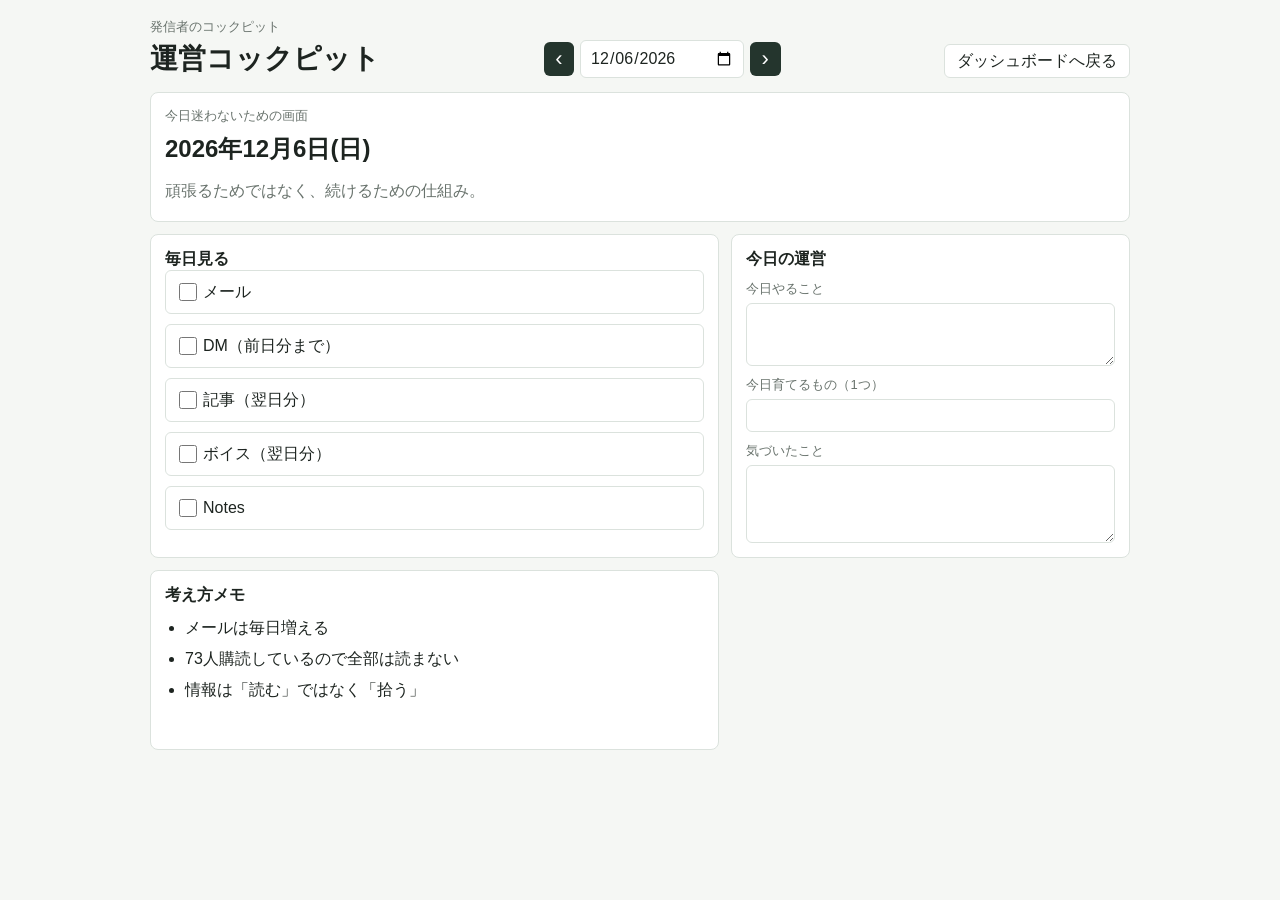
==== cockpit.html @ 48455f9d "Add operation cockpit page" ====
<!doctype html>
<html lang="ja">
  <head>
    <meta charset="UTF-8" />
    <meta name="viewport" content="width=device-width, initial-scale=1.0" />
    <title>運営コックピット</title>
    <link rel="stylesheet" href="./styles.css" />
  </head>
  <body>
    <div class="app cockpit-app">
      <header class="topbar cockpit-topbar">
        <div>
          <p class="kicker">発信者のコックピット</p>
          <h1>運営コックピット</h1>
        </div>
        <div class="date-switcher">
          <button class="icon-button" id="prevDay" type="button" title="前日">‹</button>
          <input id="cockpitDate" type="date" />
          <button class="icon-button" id="nextDay" type="button" title="翌日">›</button>
        </div>
        <a class="nav-link" href="./index.html">ダッシュボードへ戻る</a>
      </header>

      <main class="cockpit-grid">
        <section class="panel cockpit-hero">
          <p class="kicker">今日迷わないための画面</p>
          <h2 id="cockpitDateLabel"></h2>
          <p>頑張るためではなく、続けるための仕組み。</p>
        </section>

        <section class="panel">
          <h2>毎日見る</h2>
          <div class="cockpit-checks" id="dailyChecks"></div>
        </section>

        <section class="panel cockpit-today">
          <h2>今日の運営</h2>
          <label>今日やること<textarea id="todayFocus" rows="3"></textarea></label>
          <label>今日育てるもの（1つ）<input id="growthTarget" type="text" /></label>
          <label>気づいたこと<textarea id="noticed" rows="4"></textarea></label>
        </section>

        <section class="panel cockpit-notes">
          <h2>考え方メモ</h2>
          <ul>
            <li>メールは毎日増える</li>
            <li>73人購読しているので全部は読まない</li>
            <li>情報は「読む」ではなく「拾う」</li>
          </ul>
        </section>
      </main>
    </div>

    <script src="./cockpit.js"></script>
  </body>
</html>
---- styles.css ----
﻿:root {
  color-scheme: light;
  --bg: #f5f7f4;
  --panel: #ffffff;
  --text: #1d2420;
  --muted: #69736d;
  --line: #dbe2dd;
  --green: #15803d;
  --green-soft: #e9f7ee;
  --yellow: #fde68a;
  --yellow-line: #d97706;
  --button: #24352d;
  --button-text: #ffffff;
}

* {
  box-sizing: border-box;
}

body {
  margin: 0;
  background: var(--bg);
  color: var(--text);
  font-family: "Segoe UI", "Yu Gothic UI", Meiryo, sans-serif;
}

button,
input,
textarea {
  min-width: 0;
  font: inherit;
}

button {
  border: 0;
  cursor: pointer;
}

.app {
  width: min(1480px, calc(100% - 24px));
  margin: 0 auto;
  padding: 18px 0 28px;
}

.topbar {
  display: flex;
  align-items: center;
  justify-content: space-between;
  gap: 16px;
  margin-bottom: 14px;
}

.kicker {
  margin: 0 0 4px;
  color: var(--muted);
  font-size: 13px;
}

h1,
h2 {
  margin: 0;
  letter-spacing: 0;
}

h1 {
  font-size: 28px;
}

h2 {
  font-size: 16px;
}

.date-switcher {
  display: flex;
  align-items: center;
  gap: 6px;
}

.date-switcher input,
input,
textarea {
  width: 100%;
  border: 1px solid var(--line);
  border-radius: 6px;
  background: #fff;
  color: var(--text);
  padding: 8px 9px;
}

textarea {
  resize: vertical;
}

.icon-button,
.ghost-button,
.inline-form button,
.delete-button,
.move-button,
.priority-button {
  min-height: 34px;
  border-radius: 6px;
  padding: 0 10px;
  background: var(--button);
  color: var(--button-text);
}

.icon-button {
  width: 36px;
  font-size: 22px;
  line-height: 1;
}

.ghost-button,
.move-button,
.priority-button {
  border: 1px solid var(--line);
  background: #fff;
  color: var(--text);
}

.delete-button {
  background: #f4f0ee;
  color: #7f1d1d;
}

.nav-link {
  display: inline-flex;
  align-items: center;
  justify-content: center;
  min-height: 34px;
  border: 1px solid var(--line);
  border-radius: 6px;
  background: #fff;
  color: var(--text);
  padding: 0 12px;
  text-decoration: none;
}

.dashboard {
  display: grid;
  grid-template-columns: repeat(4, minmax(0, 1fr));
  gap: 12px;
}

.summary-panel,
.panel {
  border: 1px solid var(--line);
  border-radius: 8px;
  background: var(--panel);
}

.summary-panel {
  grid-column: 1 / -1;
  display: grid;
  grid-template-columns: repeat(4, minmax(0, 1fr));
}

.summary-cell {
  min-height: 84px;
  padding: 16px;
  border-right: 1px solid var(--line);
}

.summary-cell:last-child {
  border-right: 0;
}

.summary-cell span {
  display: block;
  margin-bottom: 8px;
  color: var(--muted);
  font-size: 13px;
}

.summary-cell strong {
  font-size: 26px;
}

.progress-track {
  height: 8px;
  margin-top: 10px;
  overflow: hidden;
  border-radius: 999px;
  background: #eef1ee;
}

.progress-track div {
  width: 0;
  height: 100%;
  background: var(--green);
  transition: width 160ms ease;
}

.panel {
  min-height: 180px;
  padding: 14px;
}

.span-2 {
  grid-column: span 2;
}

.panel-heading {
  display: flex;
  align-items: center;
  justify-content: space-between;
  gap: 10px;
  margin-bottom: 12px;
}

.inline-form {
  display: grid;
  grid-template-columns: minmax(140px, 1fr) auto;
  gap: 6px;
  width: min(360px, 60%);
}

.inline-form.compact {
  width: min(280px, 58%);
}

.task-list,
.memo-list,
.history-list {
  display: grid;
  gap: 8px;
}

.task-row {
  display: grid;
  grid-template-columns: 22px minmax(0, 1fr) 34px 34px 34px auto;
  align-items: center;
  gap: 6px;
  min-height: 42px;
  border: 1px solid var(--line);
  border-radius: 6px;
  padding: 5px;
  background: #fff;
}

.compact-list .task-row {
  grid-template-columns: 22px minmax(0, 1fr) 34px auto;
}

.compact-list .move-button {
  display: none;
}

.task-row.done {
  border-color: #b8dfc3;
  background: var(--green-soft);
}

.task-row.priority {
  border-color: var(--yellow-line);
  background: var(--yellow);
}

.task-row.done .task-title {
  color: var(--green);
  text-decoration: line-through;
}

.task-check {
  width: 18px;
  height: 18px;
  padding: 0;
  accent-color: var(--green);
}

.task-title {
  width: 100%;
  border-color: transparent;
  background: transparent;
}

.priority-button.active {
  background: #a16207;
  color: #fff;
}

.metrics-panel {
  display: grid;
  align-content: start;
  gap: 10px;
}

.metrics-panel label,
.reflection-panel label {
  display: grid;
  gap: 5px;
  color: var(--muted);
  font-size: 13px;
}

.check-row {
  grid-template-columns: 18px 1fr;
  align-items: center;
  color: var(--text) !important;
}

.check-row input {
  width: 18px;
  height: 18px;
  padding: 0;
  accent-color: var(--green);
}

.reflection-panel {
  display: grid;
  gap: 10px;
}

.memo-item {
  display: grid;
  grid-template-columns: minmax(0, 1fr) auto;
  gap: 8px;
  align-items: start;
}

.data-panel {
  min-height: 250px;
}

.history-item {
  display: grid;
  grid-template-columns: 120px 1fr auto;
  gap: 8px;
  align-items: center;
  border: 1px solid var(--line);
  border-radius: 6px;
  padding: 9px;
}

.history-item strong {
  font-size: 14px;
}

.history-item span {
  color: var(--muted);
  font-size: 13px;
}

.cockpit-app {
  width: min(980px, calc(100% - 24px));
}

.cockpit-topbar {
  align-items: flex-end;
}

.cockpit-grid {
  display: grid;
  grid-template-columns: minmax(0, 1fr) minmax(280px, 0.7fr);
  gap: 12px;
}

.cockpit-hero {
  grid-column: 1 / -1;
  min-height: 130px;
}

.cockpit-hero h2 {
  margin-top: 8px;
  font-size: 24px;
}

.cockpit-hero p:last-child {
  margin-bottom: 0;
  color: var(--muted);
}

.cockpit-checks,
.cockpit-today {
  display: grid;
  gap: 10px;
}

.cockpit-check-row {
  display: grid;
  grid-template-columns: 20px 1fr;
  align-items: center;
  gap: 8px;
  min-height: 42px;
  border: 1px solid var(--line);
  border-radius: 6px;
  background: #fff;
  padding: 9px;
}

.cockpit-check-row input {
  width: 18px;
  height: 18px;
  padding: 0;
  accent-color: var(--green);
}

.cockpit-check-row.done {
  border-color: #b8dfc3;
  background: var(--green-soft);
  color: var(--green);
}

.cockpit-today label {
  display: grid;
  gap: 5px;
  color: var(--muted);
  font-size: 13px;
}

.cockpit-notes ul {
  display: grid;
  gap: 10px;
  margin: 12px 0 0;
  padding-left: 20px;
  color: var(--text);
}

@media (max-width: 1080px) {
  .dashboard {
    grid-template-columns: repeat(2, minmax(0, 1fr));
  }

  .summary-panel {
    grid-template-columns: repeat(2, minmax(0, 1fr));
  }

  .summary-cell:nth-child(2) {
    border-right: 0;
  }
}

@media (max-width: 720px) {
  .app {
    width: min(100% - 16px, 640px);
    padding-top: 12px;
  }

  .topbar,
  .panel-heading {
    align-items: stretch;
    flex-direction: column;
  }

  .dashboard,
  .summary-panel {
    grid-template-columns: 1fr;
  }

  .span-2 {
    grid-column: span 1;
  }

  .summary-cell {
    border-right: 0;
    border-bottom: 1px solid var(--line);
  }

  .summary-cell:last-child {
    border-bottom: 0;
  }

  .inline-form,
  .inline-form.compact {
    width: 100%;
  }

  .task-row,
  .compact-list .task-row {
    grid-template-columns: 22px minmax(0, 1fr) 34px 34px;
  }

  .task-row .move-button,
  .task-row .delete-button {
    grid-row: 2;
  }

  .task-row .delete-button {
    grid-column: 4;
  }

  .memo-item,
  .history-item {
    grid-template-columns: 1fr;
  }

  .cockpit-grid {
    grid-template-columns: 1fr;
  }

  .cockpit-topbar {
    align-items: stretch;
  }
}
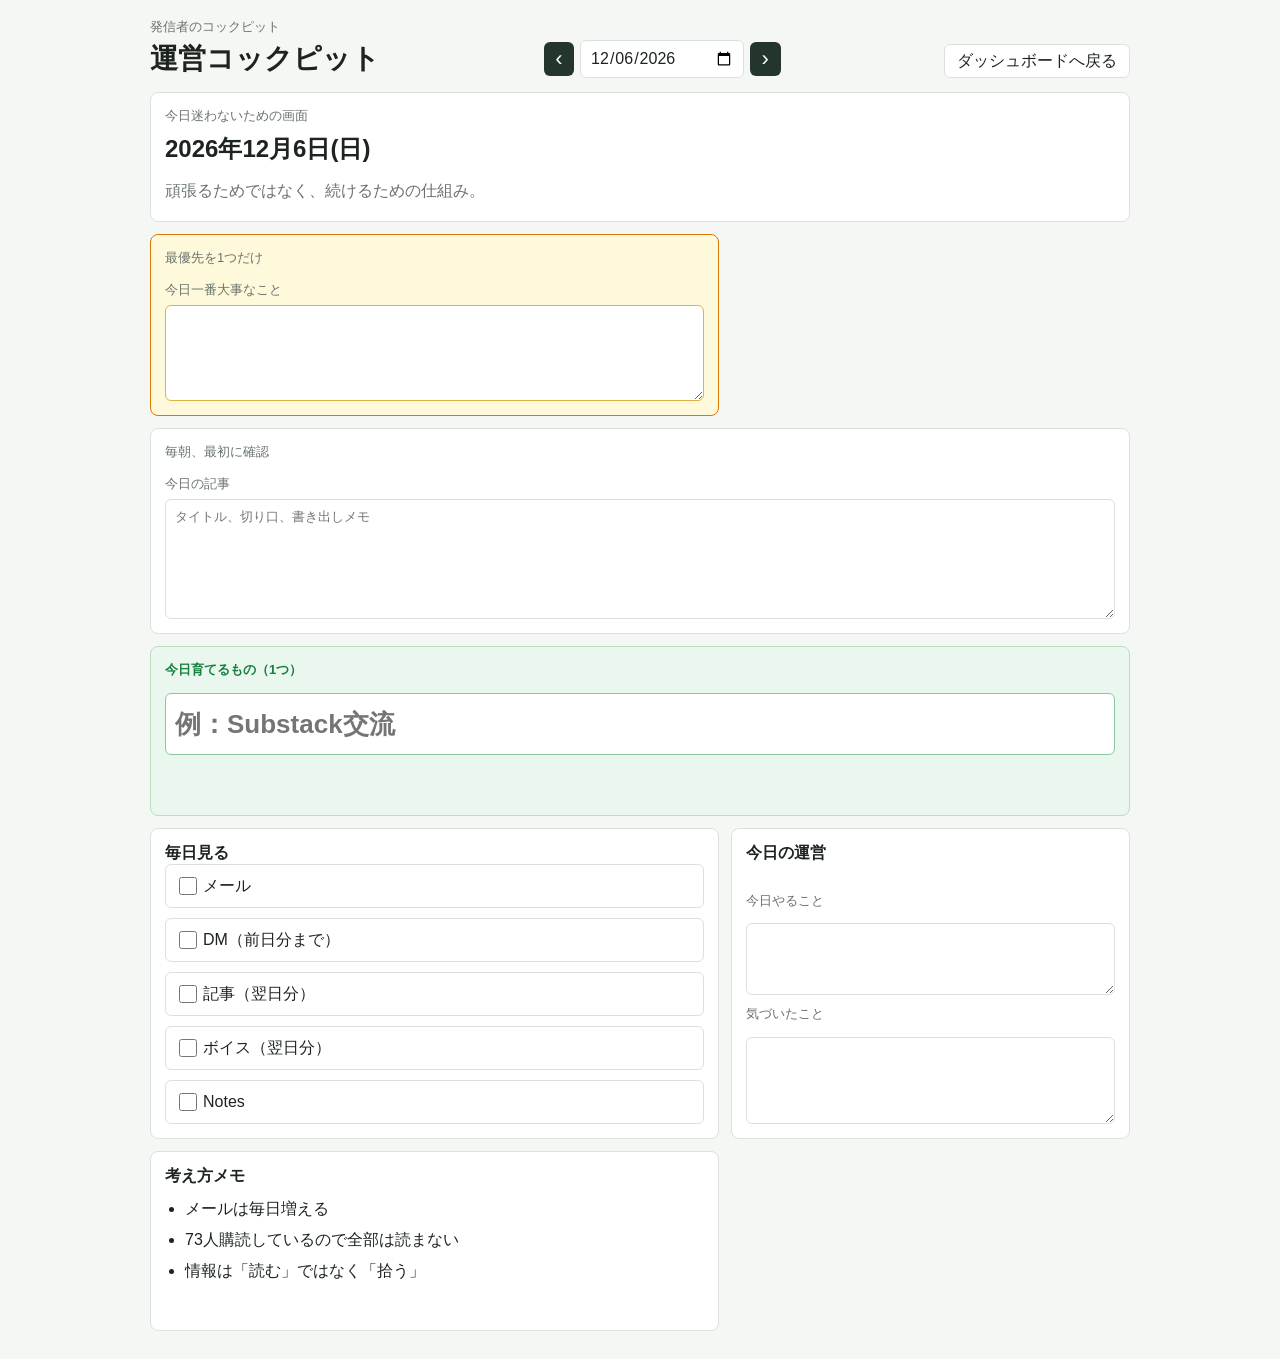
==== commit c4de8c2e: "Refine operation cockpit priorities" ====
--- a/cockpit.html
+++ b/cockpit.html
@@ -28,6 +28,21 @@
           <p>頑張るためではなく、続けるための仕組み。</p>
         </section>
 
+        <section class="panel cockpit-priority">
+          <p class="kicker">最優先を1つだけ</p>
+          <label>今日一番大事なこと<textarea id="topPriority" rows="3"></textarea></label>
+        </section>
+
+        <section class="panel cockpit-article">
+          <p class="kicker">毎朝、最初に確認</p>
+          <label>今日の記事<textarea id="articleNote" rows="4" placeholder="タイトル、切り口、書き出しメモ"></textarea></label>
+        </section>
+
+        <section class="panel cockpit-growth">
+          <p class="kicker">今日育てるもの（1つ）</p>
+          <label><input id="growthTarget" type="text" placeholder="例：Substack交流" /></label>
+        </section>
+
         <section class="panel">
           <h2>毎日見る</h2>
           <div class="cockpit-checks" id="dailyChecks"></div>
@@ -36,7 +51,6 @@
         <section class="panel cockpit-today">
           <h2>今日の運営</h2>
           <label>今日やること<textarea id="todayFocus" rows="3"></textarea></label>
-          <label>今日育てるもの（1つ）<input id="growthTarget" type="text" /></label>
           <label>気づいたこと<textarea id="noticed" rows="4"></textarea></label>
         </section>
 
--- a/styles.css
+++ b/styles.css
@@ -376,6 +376,62 @@
   gap: 10px;
 }
 
+.cockpit-priority,
+.cockpit-article,
+.cockpit-growth {
+  display: grid;
+  align-content: start;
+  gap: 10px;
+}
+
+.cockpit-priority {
+  border-color: var(--yellow-line);
+  background: #fff9db;
+}
+
+.cockpit-priority label,
+.cockpit-article label,
+.cockpit-growth label {
+  display: grid;
+  gap: 6px;
+  color: var(--muted);
+  font-size: 13px;
+}
+
+.cockpit-priority textarea {
+  min-height: 96px;
+  border-color: #e3b341;
+  font-size: 17px;
+}
+
+.cockpit-article {
+  grid-column: 1 / -1;
+}
+
+.cockpit-article textarea {
+  min-height: 120px;
+}
+
+.cockpit-growth {
+  grid-column: 1 / -1;
+  min-height: 170px;
+  border-color: #b8dfc3;
+  background: var(--green-soft);
+}
+
+.cockpit-growth .kicker {
+  color: var(--green);
+  font-weight: 700;
+}
+
+.cockpit-growth input {
+  min-height: 62px;
+  border-color: #8bc79c;
+  color: var(--green);
+  font-size: 26px;
+  font-weight: 700;
+}
+
 .cockpit-check-row {
   display: grid;
   grid-template-columns: 20px 1fr;
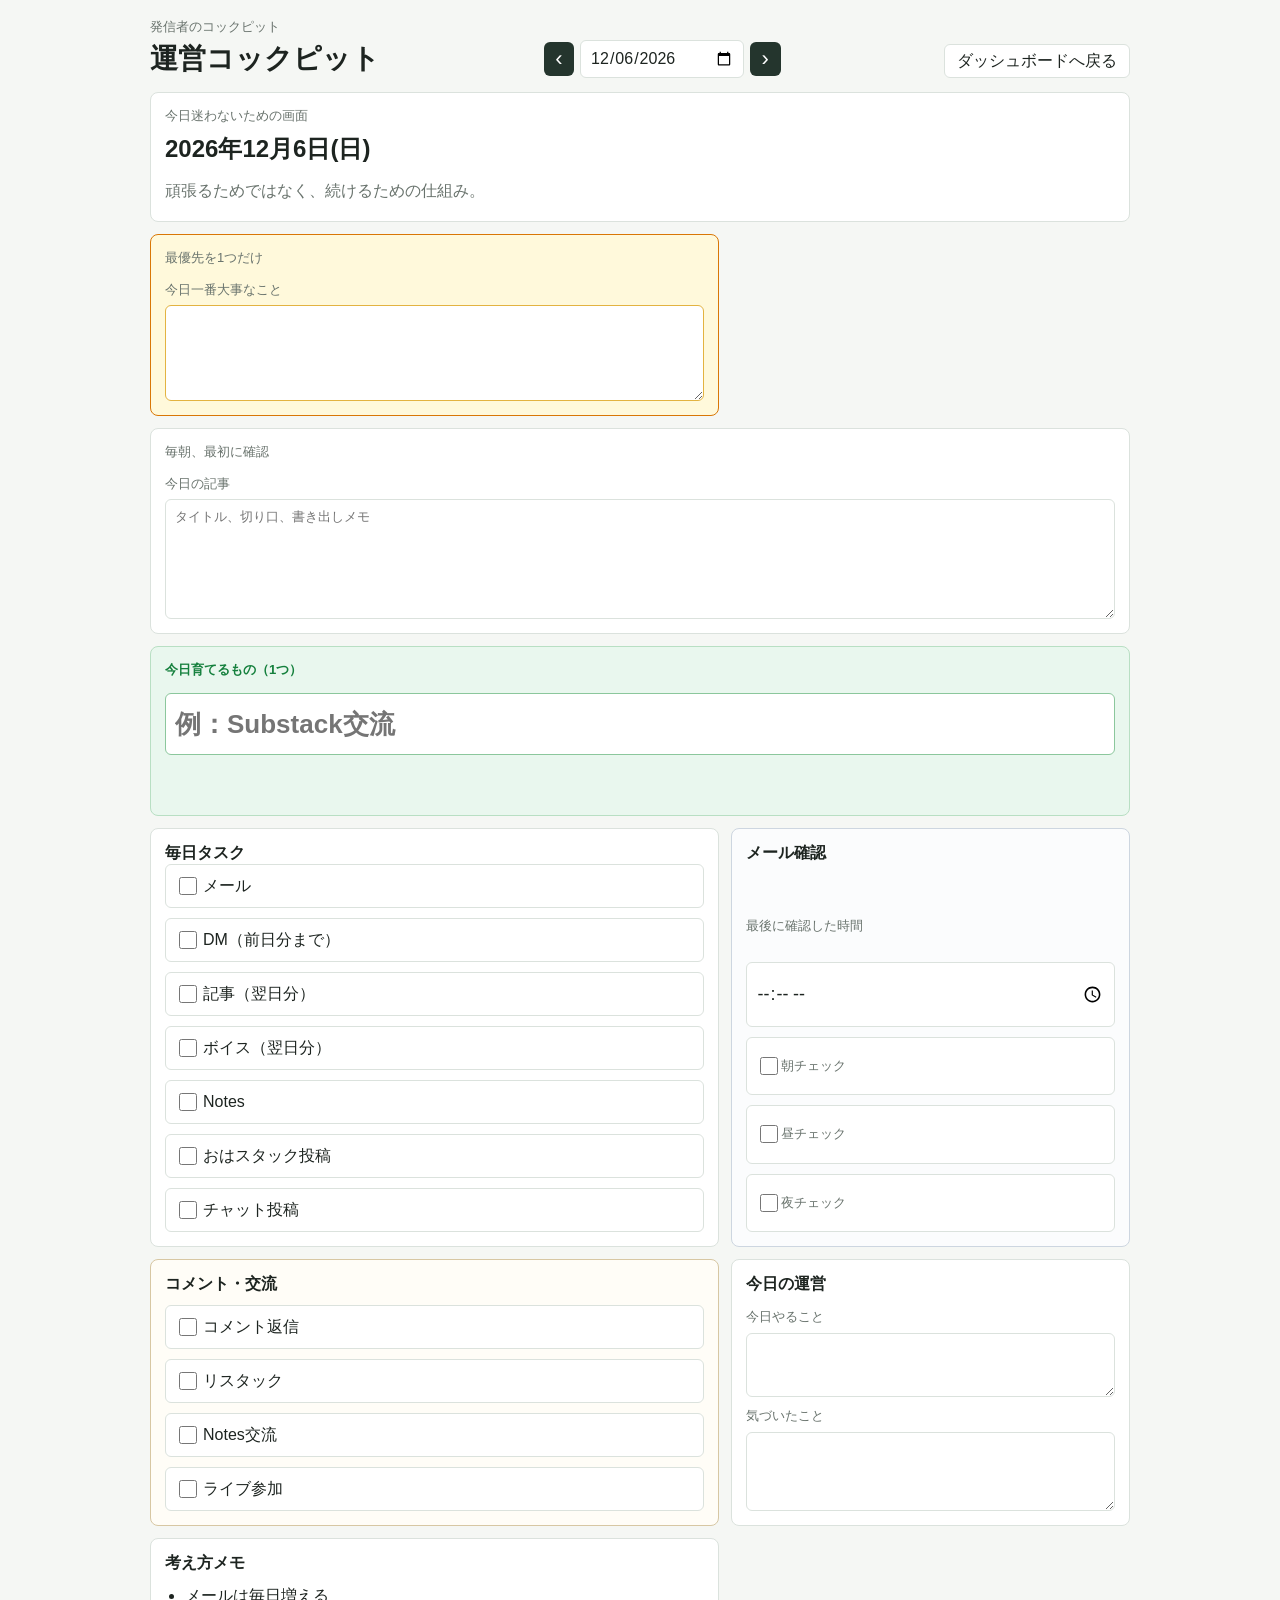
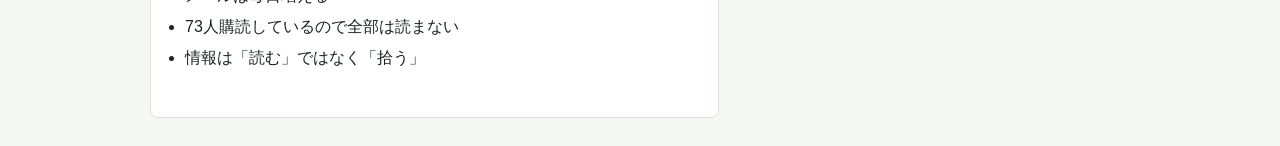
==== commit 5280461a: "Shift cockpit to action tracking" ====
--- a/cockpit.html
+++ b/cockpit.html
@@ -44,8 +44,19 @@
         </section>
 
         <section class="panel">
-          <h2>毎日見る</h2>
+          <h2>毎日タスク</h2>
           <div class="cockpit-checks" id="dailyChecks"></div>
+        </section>
+
+        <section class="panel cockpit-mail">
+          <h2>メール確認</h2>
+          <label>最後に確認した時間<input id="mailLastChecked" type="time" /></label>
+          <div class="cockpit-checks" id="mailChecks"></div>
+        </section>
+
+        <section class="panel cockpit-community">
+          <h2>コメント・交流</h2>
+          <div class="cockpit-checks" id="communityChecks"></div>
         </section>
 
         <section class="panel cockpit-today">
--- a/styles.css
+++ b/styles.css
@@ -371,7 +371,9 @@
 }
 
 .cockpit-checks,
-.cockpit-today {
+.cockpit-today,
+.cockpit-mail,
+.cockpit-community {
   display: grid;
   gap: 10px;
 }
@@ -457,11 +459,27 @@
   color: var(--green);
 }
 
-.cockpit-today label {
+.cockpit-today label,
+.cockpit-mail label {
   display: grid;
   gap: 5px;
   color: var(--muted);
   font-size: 13px;
+}
+
+.cockpit-mail {
+  border-color: #cdd6e0;
+  background: #fbfcfd;
+}
+
+.cockpit-mail input[type="time"] {
+  min-height: 44px;
+  font-size: 18px;
+}
+
+.cockpit-community {
+  border-color: #d7c7a3;
+  background: #fffdf7;
 }
 
 .cockpit-notes ul {
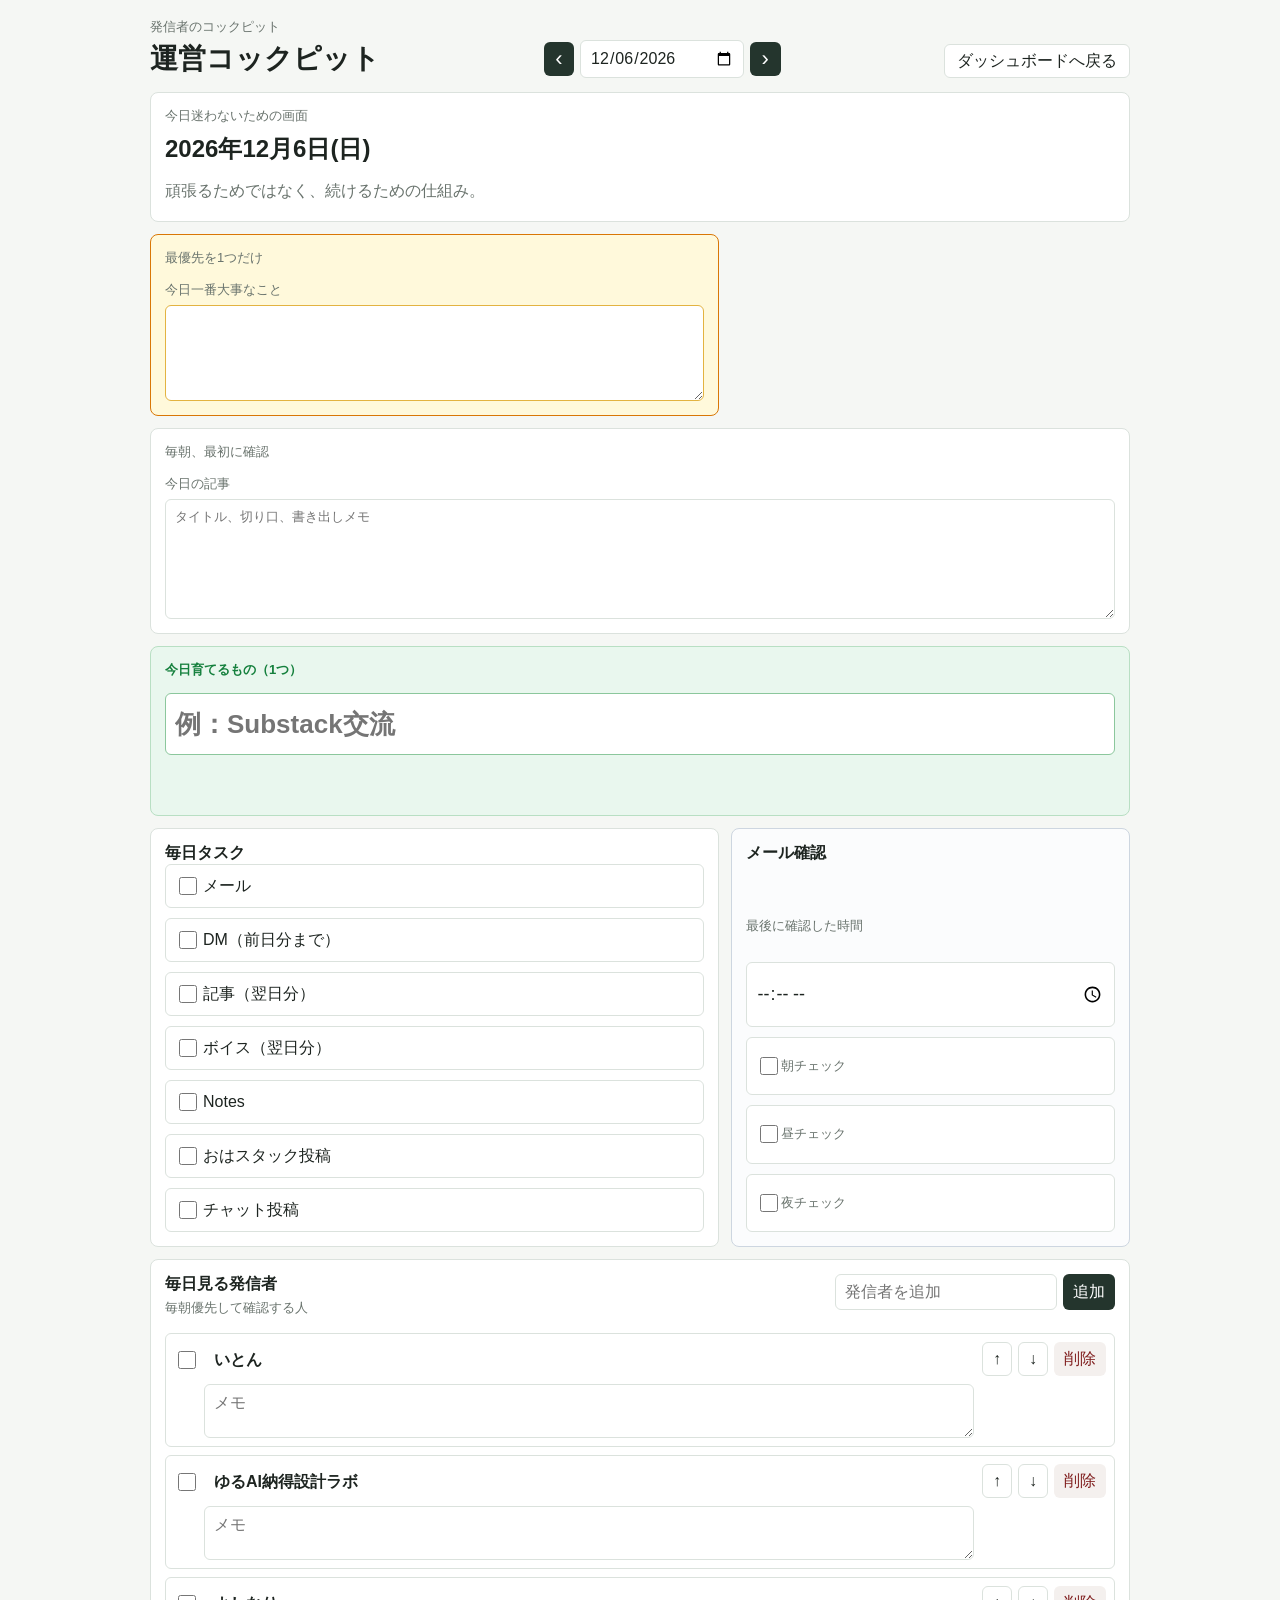
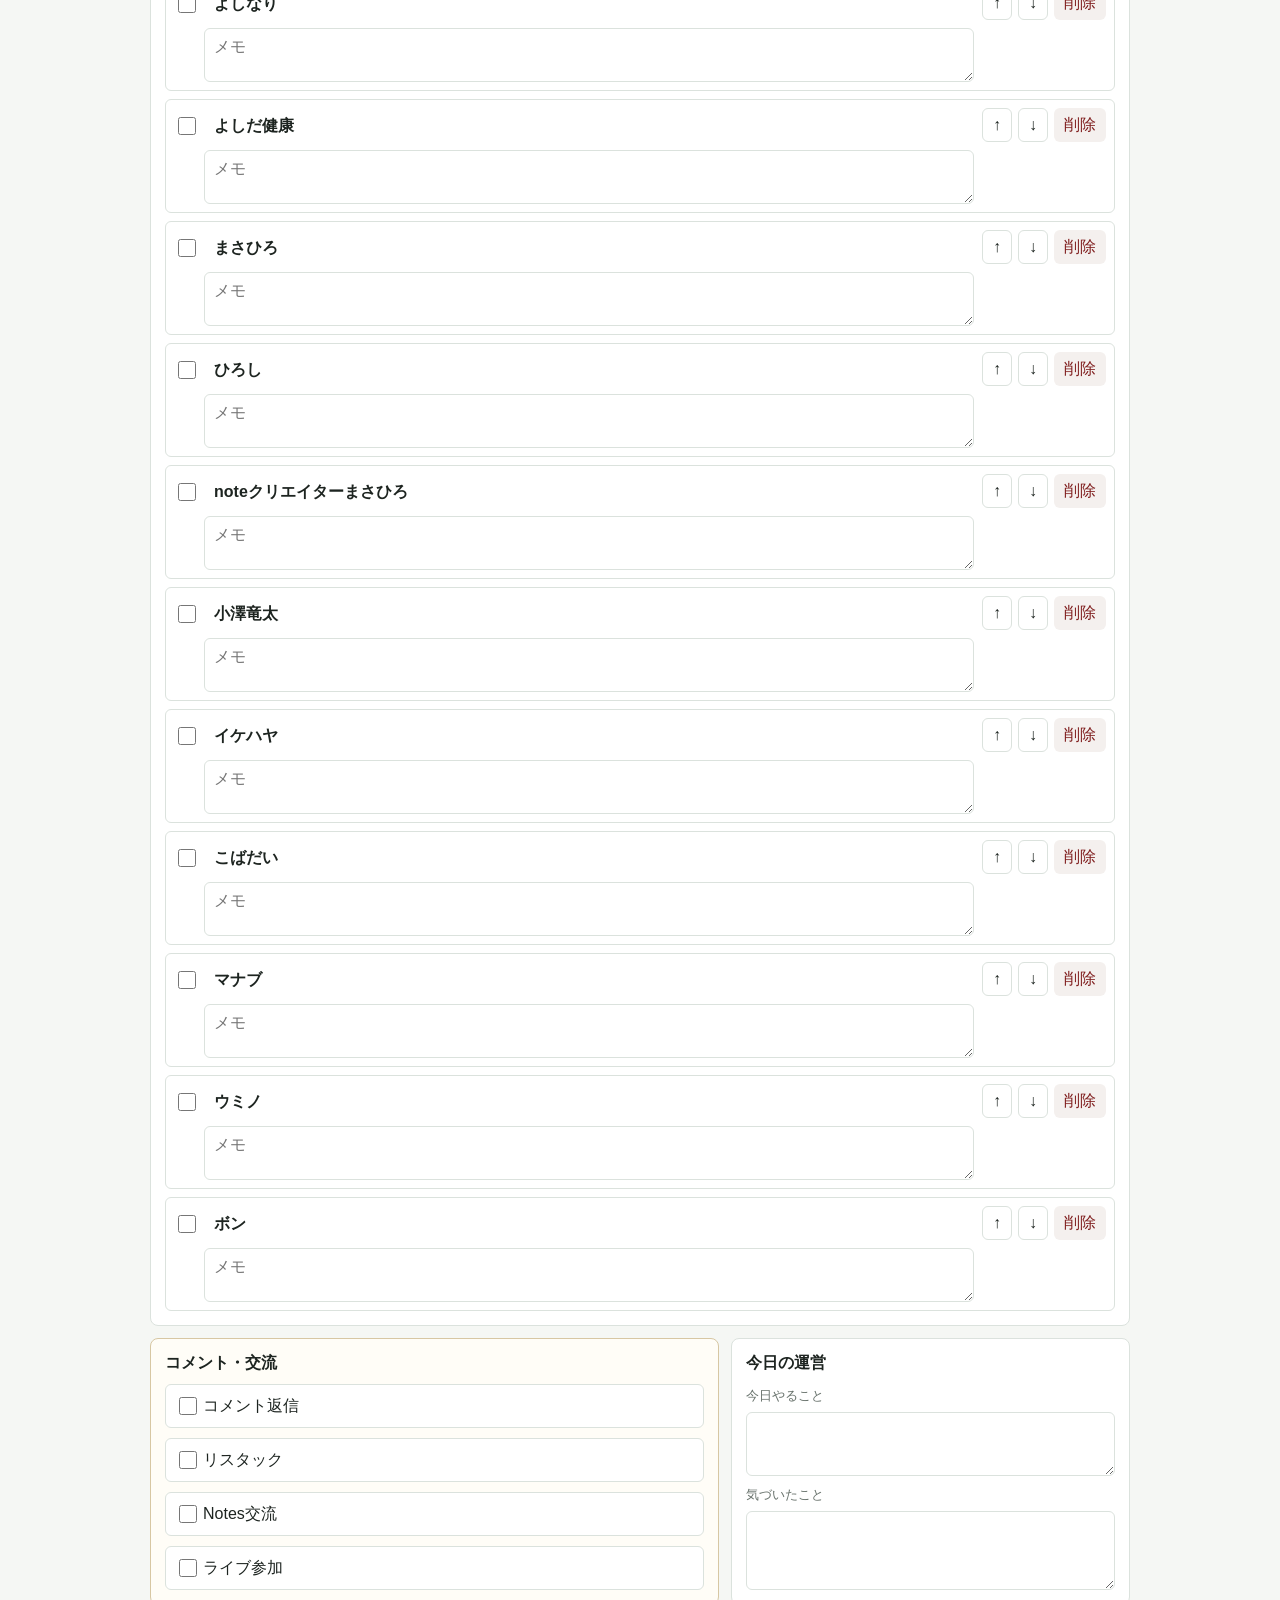
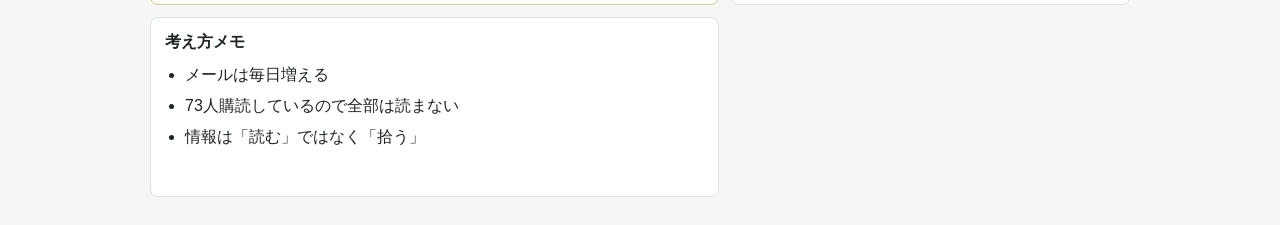
==== commit a51cfc0a: "Add daily creator checklist" ====
--- a/cockpit.html
+++ b/cockpit.html
@@ -54,6 +54,20 @@
           <div class="cockpit-checks" id="mailChecks"></div>
         </section>
 
+        <section class="panel cockpit-creators">
+          <div class="panel-heading">
+            <div>
+              <h2>毎日見る発信者</h2>
+              <p class="kicker">毎朝優先して確認する人</p>
+            </div>
+            <form class="inline-form compact" id="creatorForm">
+              <input id="creatorNameInput" type="text" placeholder="発信者を追加" aria-label="毎日見る発信者を追加" />
+              <button type="submit">追加</button>
+            </form>
+          </div>
+          <div class="creator-list" id="creatorList"></div>
+        </section>
+
         <section class="panel cockpit-community">
           <h2>コメント・交流</h2>
           <div class="cockpit-checks" id="communityChecks"></div>
--- a/styles.css
+++ b/styles.css
@@ -482,6 +482,71 @@
   background: #fffdf7;
 }
 
+.cockpit-creators {
+  grid-column: 1 / -1;
+}
+
+.cockpit-creators .panel-heading {
+  align-items: flex-start;
+}
+
+.cockpit-creators .kicker {
+  margin-top: 4px;
+}
+
+.creator-list {
+  display: grid;
+  gap: 8px;
+}
+
+.creator-row {
+  display: grid;
+  grid-template-columns: 22px minmax(0, 1fr) auto;
+  align-items: start;
+  gap: 8px;
+  border: 1px solid var(--line);
+  border-radius: 6px;
+  background: #fff;
+  padding: 8px;
+}
+
+.creator-row.done {
+  border-color: #b8dfc3;
+  background: var(--green-soft);
+}
+
+.creator-check {
+  width: 18px;
+  height: 18px;
+  margin-top: 9px;
+  padding: 0;
+  accent-color: var(--green);
+}
+
+.creator-fields {
+  display: grid;
+  gap: 6px;
+}
+
+.creator-name {
+  border-color: transparent;
+  background: transparent;
+  font-weight: 700;
+}
+
+.creator-row.done .creator-name {
+  color: var(--green);
+}
+
+.creator-memo {
+  min-height: 42px;
+}
+
+.creator-actions {
+  display: flex;
+  gap: 6px;
+}
+
 .cockpit-notes ul {
   display: grid;
   gap: 10px;
@@ -565,6 +630,14 @@
   .cockpit-topbar {
     align-items: stretch;
   }
-}
-
-
+
+  .creator-row {
+    grid-template-columns: 22px minmax(0, 1fr);
+  }
+
+  .creator-actions {
+    grid-column: 2;
+  }
+}
+
+
